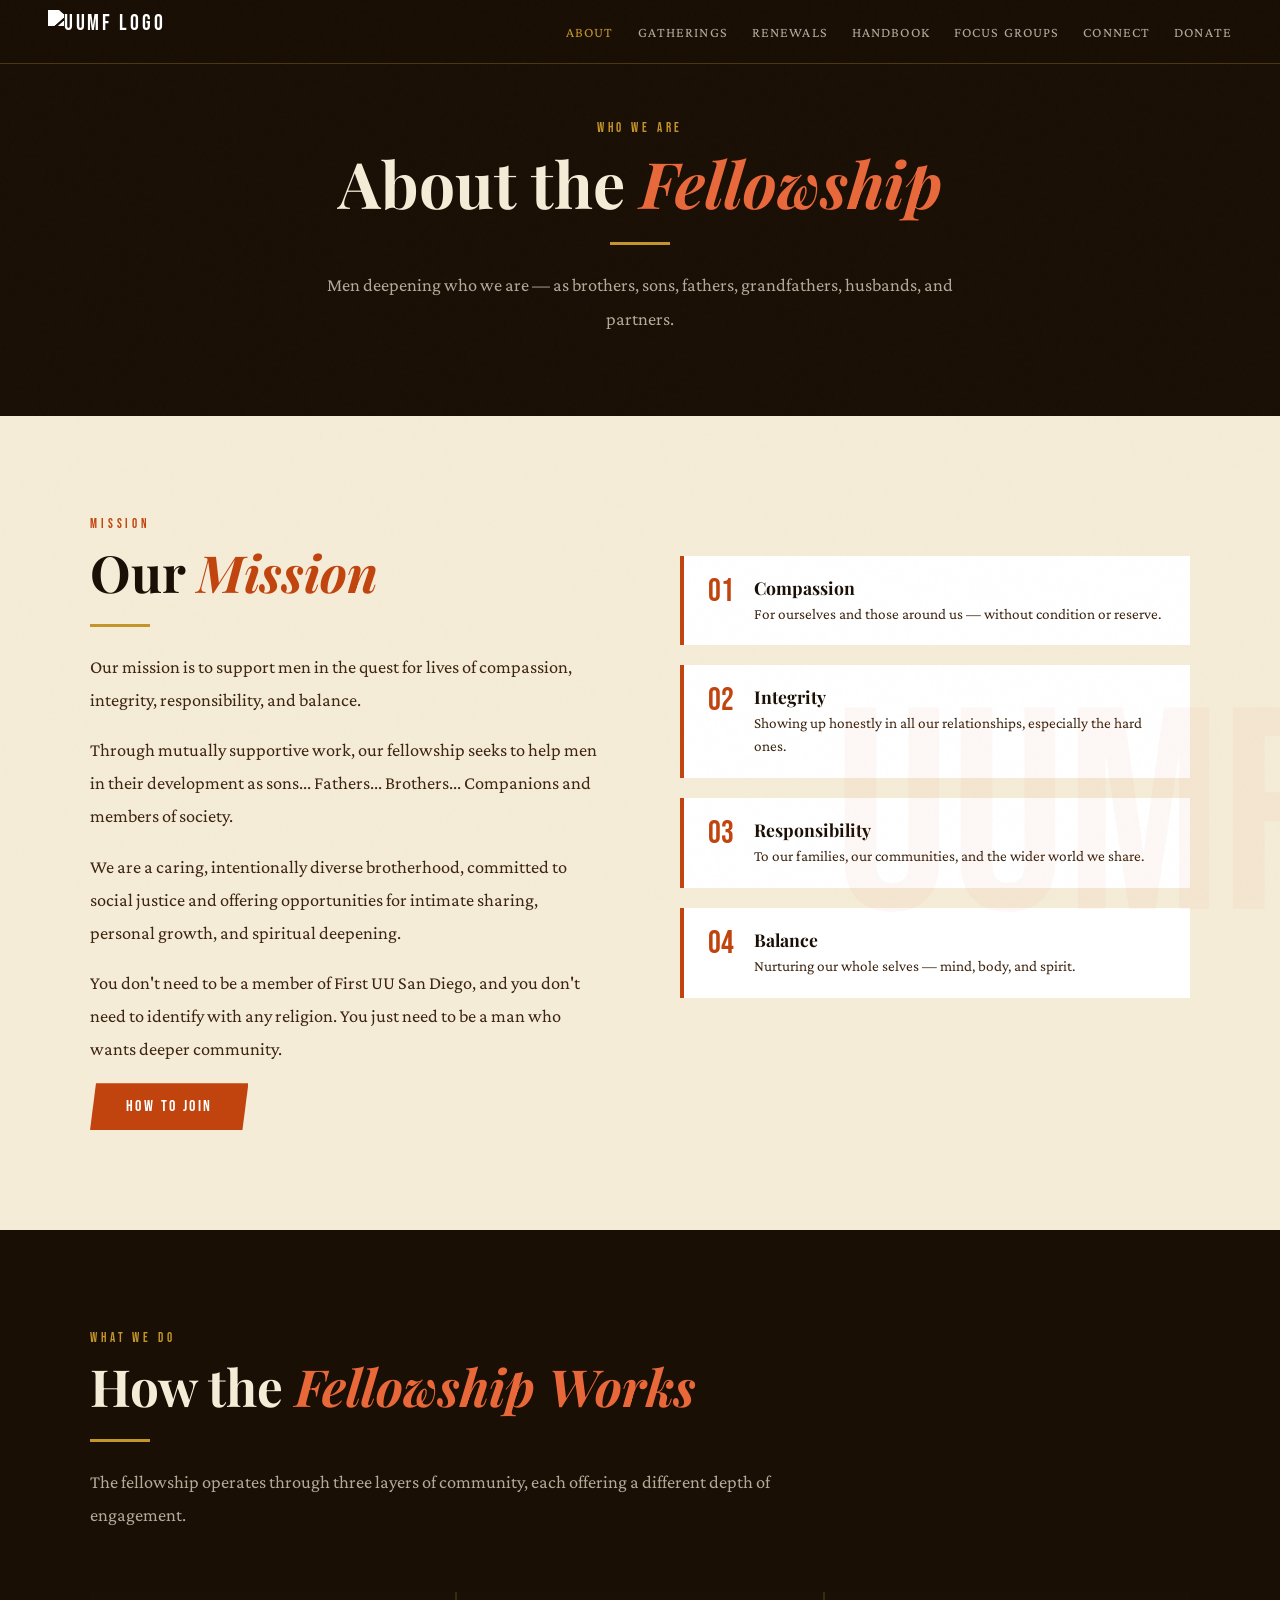
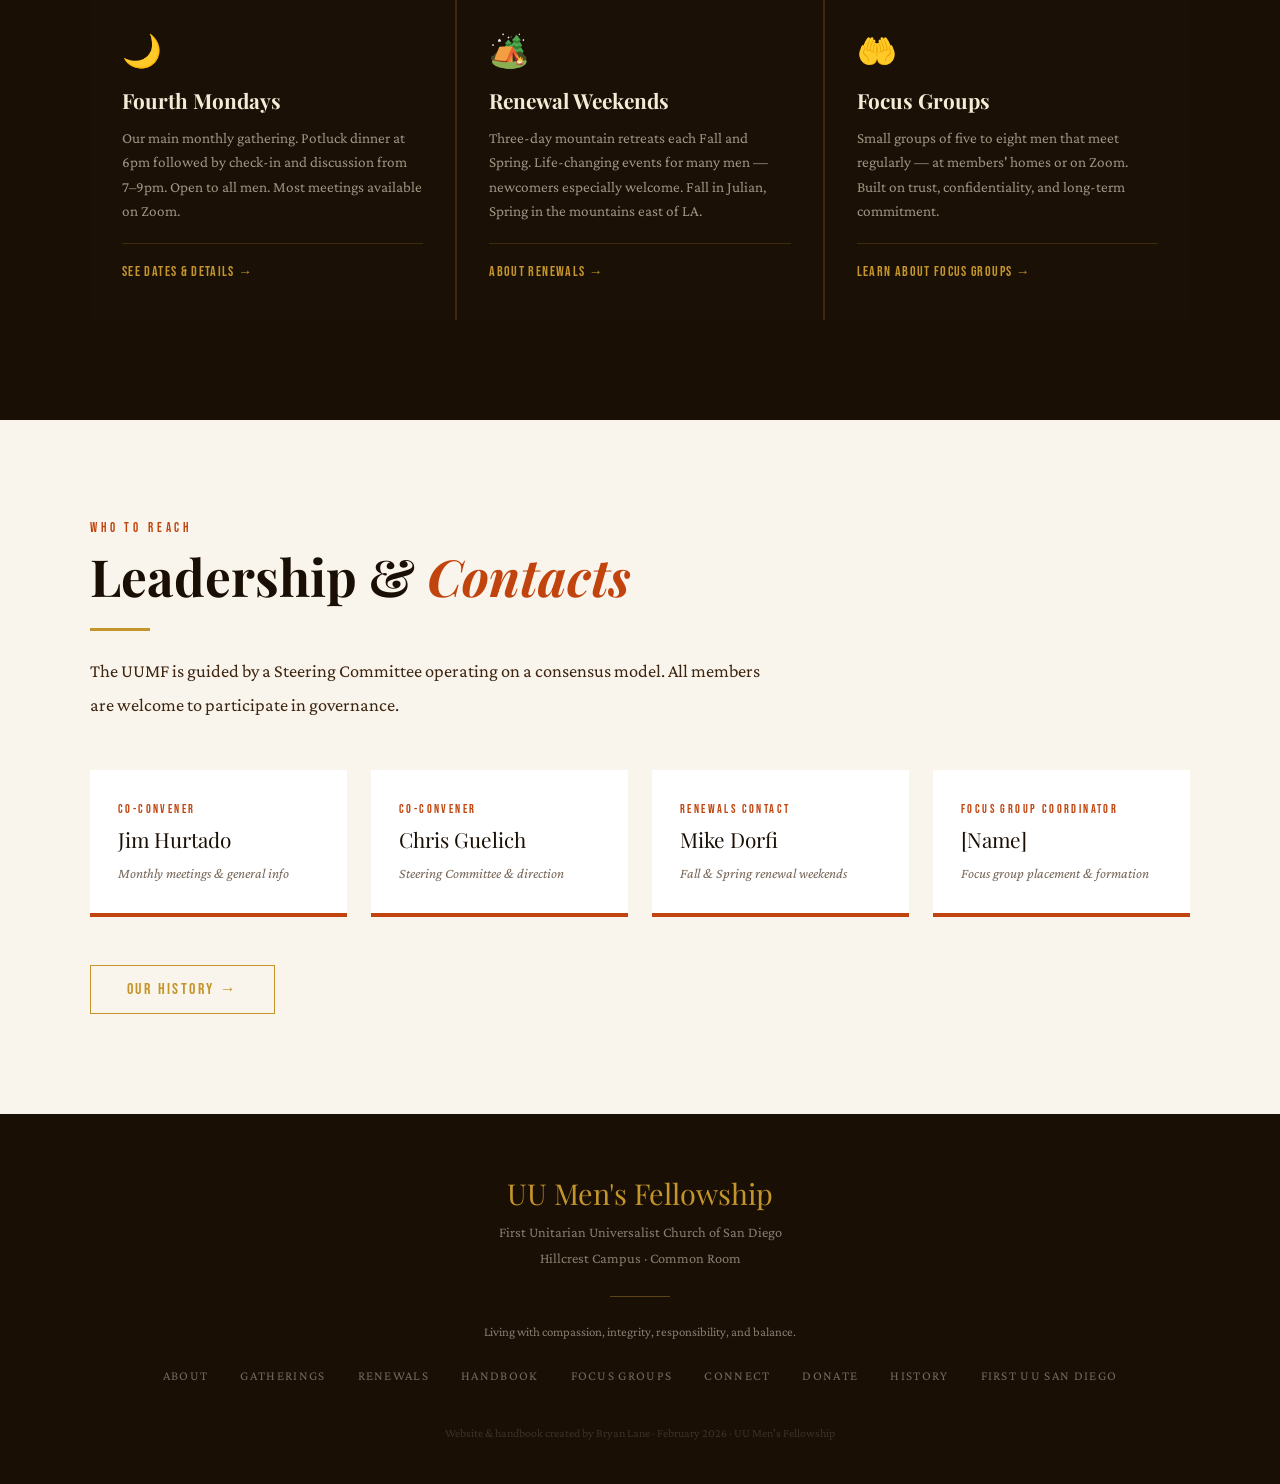
==== about.html @ 3d9fbcf9 "Expand single-page site into full multi-page website Transforms the single index.html into a 9-page " ====
<!DOCTYPE html>
<html lang="en">
<head>
<meta charset="UTF-8">
<meta name="viewport" content="width=device-width, initial-scale=1.0">
<meta name="description" content="About the UU Men's Fellowship — our mission, core values, and the steering committee who guides us.">
<title>About — UU Men's Fellowship</title>
<link href="https://fonts.googleapis.com/css2?family=Playfair+Display:ital,wght@0,400;0,700;0,900;1,400;1,700&family=Crimson+Pro:ital,wght@0,300;0,400;0,600;1,300;1,400&family=Bebas+Neue&display=swap" rel="stylesheet">
<link rel="stylesheet" href="assets/css/styles.css">
</head>
<body>

<div id="nav-placeholder"></div>

<!-- PAGE HERO -->
<section style="background:var(--ink); padding:120px 24px 80px; text-align:center;">
  <div class="container">
    <span class="section-label" style="color:var(--gold);">Who We Are</span>
    <h1 class="section-title" style="color:var(--parch); font-size:clamp(2.5rem,6vw,4rem);">About the <em style="color:var(--burnt-lt);">Fellowship</em></h1>
    <div class="gold-rule" style="margin:24px auto;"></div>
    <p class="section-body" style="color:rgba(245,236,215,0.7); margin:0 auto;">Men deepening who we are — as brothers, sons, fathers, grandfathers, husbands, and partners.</p>
  </div>
</section>

<!-- MISSION -->
<section id="about">
  <div class="container">
    <div class="about-grid">
      <div class="reveal">
        <!-- ============================================================
             EDIT: MISSION STATEMENT
             Update the paragraphs of the mission statement below.
             ============================================================ -->
        <span class="section-label">Mission</span>
        <h2 class="section-title">Our <em>Mission</em></h2>
        <div class="gold-rule"></div>
        <p class="section-body">Our mission is to support men in the quest for lives of compassion, integrity, responsibility, and balance.</p>
        <br>
        <p class="section-body">Through mutually supportive work, our fellowship seeks to help men in their development as sons... Fathers... Brothers... Companions and members of society.</p>
        <br>
        <p class="section-body">We are a caring, intentionally diverse brotherhood, committed to social justice and offering opportunities for intimate sharing, personal growth, and spiritual deepening.</p>
        <br>
        <p class="section-body">You don't need to be a member of First UU San Diego, and you don't need to identify with any religion. You just need to be a man who wants deeper community.</p>
        <br>
        <a href="connecting.html" class="btn-primary">How to Join</a>
      </div>
      <div class="reveal">
        <div class="values-list">
          <div class="value-item">
            <div class="value-num">01</div>
            <div class="value-text">
              <strong>Compassion</strong>
              <p>For ourselves and those around us — without condition or reserve.</p>
            </div>
          </div>
          <div class="value-item">
            <div class="value-num">02</div>
            <div class="value-text">
              <strong>Integrity</strong>
              <p>Showing up honestly in all our relationships, especially the hard ones.</p>
            </div>
          </div>
          <div class="value-item">
            <div class="value-num">03</div>
            <div class="value-text">
              <strong>Responsibility</strong>
              <p>To our families, our communities, and the wider world we share.</p>
            </div>
          </div>
          <div class="value-item">
            <div class="value-num">04</div>
            <div class="value-text">
              <strong>Balance</strong>
              <p>Nurturing our whole selves — mind, body, and spirit.</p>
            </div>
          </div>
        </div>
      </div>
    </div>
  </div>
</section>

<!-- WHAT WE DO -->
<section style="background:var(--ink);">
  <div class="container">
    <div class="reveal">
      <span class="section-label" style="color:var(--gold);">What We Do</span>
      <h2 class="section-title" style="color:var(--parch);">How the <em style="color:var(--burnt-lt);">Fellowship Works</em></h2>
      <div class="gold-rule"></div>
      <p class="section-body" style="color:rgba(245,236,215,0.7);">The fellowship operates through three layers of community, each offering a different depth of engagement.</p>
    </div>
    <div class="meetings-grid reveal" style="margin-top:60px;">
      <div class="meeting-card">
        <span class="meeting-icon">🌙</span>
        <h3>Fourth Mondays</h3>
        <p>Our main monthly gathering. Potluck dinner at 6pm followed by check-in and discussion from 7–9pm. Open to all men. Most meetings available on Zoom.</p>
        <div class="meeting-detail"><a href="gatherings.html" style="color:var(--gold); text-decoration:none;">See dates &amp; details →</a></div>
      </div>
      <div class="meeting-card">
        <span class="meeting-icon">🏕️</span>
        <h3>Renewal Weekends</h3>
        <p>Three-day mountain retreats each Fall and Spring. Life-changing events for many men — newcomers especially welcome. Fall in Julian, Spring in the mountains east of LA.</p>
        <div class="meeting-detail"><a href="renewals.html" style="color:var(--gold); text-decoration:none;">About renewals →</a></div>
      </div>
      <div class="meeting-card">
        <span class="meeting-icon">🤲</span>
        <h3>Focus Groups</h3>
        <p>Small groups of five to eight men that meet regularly — at members' homes or on Zoom. Built on trust, confidentiality, and long-term commitment.</p>
        <div class="meeting-detail"><a href="focus-groups.html" style="color:var(--gold); text-decoration:none;">Learn about focus groups →</a></div>
      </div>
    </div>
  </div>
</section>

<!-- LEADERSHIP -->
<section id="leadership">
  <div class="container">
    <div class="reveal">
      <span class="section-label">Who to Reach</span>
      <h2 class="section-title">Leadership & <em>Contacts</em></h2>
      <div class="gold-rule"></div>
      <p class="section-body">The UUMF is guided by a Steering Committee operating on a consensus model. All members are welcome to participate in governance.</p>
    </div>
    <!-- ============================================================
         EDIT: LEADERSHIP CARDS
         Update names, roles, and contact notes for each leader.
         To add a new card: copy one <div class="leader-card"> block.
         ============================================================ -->
    <div class="leadership-grid reveal">
      <div class="leader-card">
        <div class="leader-role">Co-Convener</div>
        <div class="leader-name">Jim Hurtado</div>
        <div class="leader-contact">Monthly meetings &amp; general info</div>
      </div>
      <div class="leader-card">
        <div class="leader-role">Co-Convener</div>
        <div class="leader-name">Chris Guelich</div>
        <div class="leader-contact">Steering Committee &amp; direction</div>
      </div>
      <div class="leader-card">
        <div class="leader-role">Renewals Contact</div>
        <div class="leader-name">Mike Dorfi</div>
        <div class="leader-contact">Fall &amp; Spring renewal weekends</div>
      </div>
      <div class="leader-card">
        <div class="leader-role">Focus Group Coordinator</div>
        <div class="leader-name">[Name]</div>
        <div class="leader-contact">Focus group placement &amp; formation</div>
      </div>
    </div>
    <div class="reveal" style="margin-top:48px;">
      <a href="history.html" class="btn-secondary">Our History →</a>
    </div>
  </div>
</section>

<div id="footer-placeholder"></div>

<script src="assets/js/components.js"></script>
<script>loadPartials();</script>
</body>
</html>
---- assets/css/styles.css ----
:root {
  --burnt:    #C1440E;
  --burnt-dk: #8a2d07;
  --burnt-lt: #e8683a;
  --gold:     #C4952A;
  --gold-lt:  #e8b84b;
  --parch:    #F5ECD7;
  --parch-dk: #e8d5b0;
  --ink:      #1a0f05;
  --ink-lt:   #3d2510;
  --smoke:    #f9f4ec;
  --white:    #ffffff;
}

*, *::before, *::after { box-sizing: border-box; margin: 0; padding: 0; }

html { scroll-behavior: smooth; }

body {
  font-family: 'Crimson Pro', Georgia, serif;
  background: var(--smoke);
  color: var(--ink);
  overflow-x: hidden;
}

/* ── GRAIN OVERLAY ── */
body::before {
  content: '';
  position: fixed;
  inset: 0;
  background-image: url("data:image/svg+xml,%3Csvg viewBox='0 0 256 256' xmlns='http://www.w3.org/2000/svg'%3E%3Cfilter id='noise'%3E%3CfeTurbulence type='fractalNoise' baseFrequency='0.9' numOctaves='4' stitchTiles='stitch'/%3E%3C/filter%3E%3Crect width='100%25' height='100%25' filter='url(%23noise)' opacity='0.04'/%3E%3C/svg%3E");
  pointer-events: none;
  z-index: 1000;
  opacity: 0.4;
}

/* ── NAV ── */
nav {
  position: fixed;
  top: 0; left: 0; right: 0;
  z-index: 900;
  display: flex;
  align-items: center;
  justify-content: space-between;
  padding: 0 48px;
  height: 64px;
  background: rgba(26,15,5,0.95);
  backdrop-filter: blur(8px);
  border-bottom: 1px solid rgba(196,149,42,0.3);
}

.nav-brand {
  font-family: 'Bebas Neue', sans-serif;
  font-size: 1.4rem;
  letter-spacing: 0.12em;
  color: var(--gold);
  text-decoration: none;
}

.nav-links {
  display: flex;
  gap: 24px;
  list-style: none;
}

.nav-links a {
  font-family: 'Crimson Pro', serif;
  font-size: 0.88rem;
  letter-spacing: 0.08em;
  text-transform: uppercase;
  color: var(--parch);
  text-decoration: none;
  opacity: 0.7;
  transition: opacity 0.2s, color 0.2s;
}

.nav-links a:hover { opacity: 1; color: var(--gold); }
.nav-links a.active { opacity: 1; color: var(--gold); }

.nav-toggle {
  display: none;
  flex-direction: column;
  gap: 5px;
  cursor: pointer;
  background: none;
  border: none;
  padding: 4px;
}

.nav-toggle span {
  display: block;
  width: 24px;
  height: 2px;
  background: var(--parch);
  transition: all 0.3s;
}

/* ── HERO ── */
.hero {
  min-height: 100vh;
  display: flex;
  flex-direction: column;
  align-items: center;
  justify-content: center;
  position: relative;
  background: var(--ink);
  overflow: hidden;
  padding: 80px 24px 60px;
}

.hero-bg {
  position: absolute;
  inset: 0;
  background:
    radial-gradient(ellipse 80% 60% at 50% 60%, rgba(193,68,14,0.18) 0%, transparent 70%),
    radial-gradient(ellipse 40% 40% at 20% 20%, rgba(196,149,42,0.08) 0%, transparent 60%),
    radial-gradient(ellipse 60% 80% at 80% 80%, rgba(138,45,7,0.12) 0%, transparent 60%);
}

.hero-ring {
  position: absolute;
  width: min(600px, 90vw);
  height: min(600px, 90vw);
  border-radius: 50%;
  border: 1px solid rgba(196,149,42,0.15);
  top: 50%; left: 50%;
  transform: translate(-50%, -50%);
}

.hero-ring::before {
  content: '';
  position: absolute;
  inset: 24px;
  border-radius: 50%;
  border: 1px solid rgba(196,149,42,0.08);
}

.hero-content {
  position: relative;
  z-index: 2;
  text-align: center;
  max-width: 720px;
}

.hero-eyebrow {
  font-family: 'Bebas Neue', sans-serif;
  font-size: 0.85rem;
  letter-spacing: 0.3em;
  color: var(--gold);
  margin-bottom: 24px;
  opacity: 0;
  animation: fadeUp 0.8s 0.2s forwards;
}

.hero-title {
  font-family: 'Playfair Display', serif;
  font-size: clamp(3.5rem, 10vw, 7rem);
  font-weight: 900;
  line-height: 0.9;
  color: var(--parch);
  margin-bottom: 8px;
  opacity: 0;
  animation: fadeUp 0.8s 0.4s forwards;
}

.hero-title em {
  font-style: italic;
  color: var(--burnt-lt);
}

.hero-subtitle {
  font-family: 'Playfair Display', serif;
  font-size: clamp(1rem, 3vw, 1.4rem);
  font-weight: 400;
  font-style: italic;
  color: rgba(245,236,215,0.6);
  margin-bottom: 40px;
  opacity: 0;
  animation: fadeUp 0.8s 0.6s forwards;
}

.hero-mission {
  font-size: clamp(1rem, 2.5vw, 1.2rem);
  line-height: 1.8;
  color: rgba(245,236,215,0.75);
  max-width: 560px;
  margin: 0 auto 48px;
  opacity: 0;
  animation: fadeUp 0.8s 0.8s forwards;
}

.hero-cta {
  display: flex;
  gap: 16px;
  justify-content: center;
  flex-wrap: wrap;
  opacity: 0;
  animation: fadeUp 0.8s 1s forwards;
}

.btn-primary {
  background: var(--burnt);
  color: var(--white);
  border: none;
  padding: 14px 36px;
  font-family: 'Bebas Neue', sans-serif;
  font-size: 1rem;
  letter-spacing: 0.15em;
  cursor: pointer;
  text-decoration: none;
  display: inline-block;
  transition: background 0.2s, transform 0.15s;
  clip-path: polygon(6px 0%, 100% 0%, calc(100% - 6px) 100%, 0% 100%);
}

.btn-primary:hover { background: var(--burnt-dk); transform: translateY(-2px); }

.btn-secondary {
  background: transparent;
  color: var(--gold);
  border: 1px solid var(--gold);
  padding: 14px 36px;
  font-family: 'Bebas Neue', sans-serif;
  font-size: 1rem;
  letter-spacing: 0.15em;
  cursor: pointer;
  text-decoration: none;
  display: inline-block;
  transition: all 0.2s;
}

.btn-secondary:hover { background: var(--gold); color: var(--ink); }

.hero-scroll {
  position: absolute;
  bottom: 32px;
  left: 50%;
  transform: translateX(-50%);
  display: flex;
  flex-direction: column;
  align-items: center;
  gap: 8px;
  opacity: 0;
  animation: fadeUp 0.8s 1.4s forwards;
}

.hero-scroll span {
  font-size: 0.7rem;
  letter-spacing: 0.2em;
  text-transform: uppercase;
  color: rgba(245,236,215,0.4);
}

.scroll-line {
  width: 1px;
  height: 40px;
  background: linear-gradient(to bottom, rgba(196,149,42,0.6), transparent);
  animation: scrollPulse 2s infinite;
}

/* ── SECTIONS ── */
section {
  padding: 100px 24px;
}

.container {
  max-width: 1100px;
  margin: 0 auto;
}

.section-label {
  font-family: 'Bebas Neue', sans-serif;
  font-size: 0.8rem;
  letter-spacing: 0.3em;
  color: var(--burnt);
  margin-bottom: 12px;
  display: block;
}

.section-title {
  font-family: 'Playfair Display', serif;
  font-size: clamp(2rem, 5vw, 3.2rem);
  font-weight: 700;
  line-height: 1.1;
  color: var(--ink);
  margin-bottom: 20px;
}

.section-title em { color: var(--burnt); font-style: italic; }

.section-body {
  font-size: 1.15rem;
  line-height: 1.8;
  color: var(--ink-lt);
  max-width: 680px;
}

.gold-rule {
  width: 60px;
  height: 3px;
  background: var(--gold);
  margin: 24px 0;
}

/* ── ABOUT ── */
#about {
  background: var(--parch);
  position: relative;
  overflow: hidden;
}

#about::before {
  content: 'UUMF';
  position: absolute;
  right: -40px;
  top: 50%;
  transform: translateY(-50%);
  font-family: 'Bebas Neue', sans-serif;
  font-size: 18rem;
  color: rgba(193,68,14,0.04);
  pointer-events: none;
  line-height: 1;
}

.about-grid {
  display: grid;
  grid-template-columns: 1fr 1fr;
  gap: 80px;
  align-items: start;
}

.values-list {
  display: flex;
  flex-direction: column;
  gap: 20px;
  margin-top: 40px;
}

.value-item {
  display: flex;
  gap: 20px;
  align-items: flex-start;
  padding: 20px 24px;
  background: white;
  border-left: 4px solid var(--burnt);
  transition: transform 0.2s, box-shadow 0.2s;
}

.value-item:hover { transform: translateX(6px); box-shadow: -4px 4px 20px rgba(193,68,14,0.1); }

.value-num {
  font-family: 'Bebas Neue', sans-serif;
  font-size: 2rem;
  color: var(--burnt);
  line-height: 1;
  flex-shrink: 0;
}

.value-text strong {
  display: block;
  font-family: 'Playfair Display', serif;
  font-size: 1.1rem;
  color: var(--ink);
  margin-bottom: 4px;
}

.value-text p { font-size: 0.95rem; color: var(--ink-lt); line-height: 1.5; }

/* ── MEETINGS ── */
#meetings { background: var(--ink); }

#meetings .section-title { color: var(--parch); }
#meetings .section-body { color: rgba(245,236,215,0.7); }
#meetings .section-label { color: var(--gold); }

.meetings-grid {
  display: grid;
  grid-template-columns: repeat(3, 1fr);
  gap: 2px;
  margin-top: 60px;
  background: rgba(196,149,42,0.2);
}

@media (max-width: 900px) {
  .meetings-grid { grid-template-columns: repeat(2, 1fr); }
}

.meeting-card {
  background: rgba(26,15,5,0.95);
  padding: 40px 32px;
  transition: background 0.3s;
  position: relative;
  overflow: hidden;
}

.meeting-card::before {
  content: '';
  position: absolute;
  top: 0; left: 0; right: 0;
  height: 3px;
  background: var(--burnt);
  transform: scaleX(0);
  transition: transform 0.3s;
  transform-origin: left;
}

.meeting-card:hover { background: rgba(193,68,14,0.08); }
.meeting-card:hover::before { transform: scaleX(1); }

.meeting-icon {
  font-size: 2rem;
  margin-bottom: 16px;
  display: block;
}

.meeting-card h3 {
  font-family: 'Playfair Display', serif;
  font-size: 1.3rem;
  color: var(--parch);
  margin-bottom: 12px;
}

.meeting-card p { font-size: 0.95rem; color: rgba(245,236,215,0.6); line-height: 1.6; }

.meeting-detail {
  display: flex;
  gap: 8px;
  align-items: center;
  margin-top: 20px;
  padding-top: 20px;
  border-top: 1px solid rgba(196,149,42,0.2);
  font-size: 0.85rem;
  color: var(--gold);
  font-family: 'Bebas Neue', sans-serif;
  letter-spacing: 0.1em;
}

/* ── CHANTS ── */
#chants { background: var(--smoke); }

.chants-intro {
  background: var(--ink);
  color: var(--parch-dk);
  padding: 24px 32px;
  border-left: 6px solid var(--burnt);
  font-size: 1rem;
  line-height: 1.7;
  margin-bottom: 48px;
  font-style: italic;
}

.chants-grid {
  display: grid;
  grid-template-columns: repeat(auto-fill, minmax(300px, 1fr));
  gap: 24px;
}

.chant-card {
  background: white;
  border: 1px solid var(--parch-dk);
  padding: 28px;
  cursor: pointer;
  transition: all 0.25s;
  position: relative;
}

.chant-card:hover {
  border-color: var(--burnt);
  transform: translateY(-3px);
  box-shadow: 0 8px 30px rgba(193,68,14,0.12);
}

.chant-num {
  font-family: 'Bebas Neue', sans-serif;
  font-size: 3rem;
  color: var(--parch-dk);
  line-height: 1;
  margin-bottom: 8px;
}

.chant-title {
  font-family: 'Playfair Display', serif;
  font-size: 1.1rem;
  font-weight: 700;
  color: var(--ink);
  margin-bottom: 12px;
}

.chant-preview {
  font-size: 0.9rem;
  color: var(--ink-lt);
  line-height: 1.6;
  font-style: italic;
}

.chant-expand {
  position: absolute;
  bottom: 20px;
  right: 20px;
  width: 28px;
  height: 28px;
  border-radius: 50%;
  background: var(--burnt);
  color: white;
  display: flex;
  align-items: center;
  justify-content: center;
  font-size: 1rem;
  transition: transform 0.2s;
}

/* Chant modal */
.chant-modal {
  display: none;
  position: fixed;
  inset: 0;
  z-index: 950;
  background: rgba(26,15,5,0.85);
  backdrop-filter: blur(6px);
  align-items: center;
  justify-content: center;
  padding: 24px;
}

.chant-modal.open { display: flex; }

.chant-modal-inner {
  background: var(--parch);
  max-width: 560px;
  width: 100%;
  max-height: 80vh;
  overflow-y: auto;
  padding: 48px 40px;
  position: relative;
  border-top: 6px solid var(--burnt);
}

.modal-close {
  position: absolute;
  top: 16px; right: 16px;
  background: none;
  border: none;
  font-size: 1.4rem;
  cursor: pointer;
  color: var(--ink-lt);
  line-height: 1;
}

.modal-num {
  font-family: 'Bebas Neue', sans-serif;
  font-size: 1rem;
  letter-spacing: 0.2em;
  color: var(--burnt);
  margin-bottom: 8px;
}

.modal-title {
  font-family: 'Playfair Display', serif;
  font-size: 1.8rem;
  font-weight: 700;
  color: var(--ink);
  margin-bottom: 24px;
  padding-bottom: 16px;
  border-bottom: 2px solid var(--gold);
}

.modal-lyrics {
  font-size: 1.05rem;
  line-height: 2;
  color: var(--ink-lt);
  text-align: center;
  white-space: pre-line;
}

.modal-note {
  margin-top: 24px;
  padding: 16px;
  background: rgba(193,68,14,0.06);
  border-left: 3px solid var(--burnt);
  font-size: 0.88rem;
  color: var(--ink-lt);
  font-style: italic;
  line-height: 1.6;
}

/* ── RECIPROCITY ── */
#reciprocity { background: var(--parch); }

.reciprocity-table-wrapper {
  overflow-x: auto;
  margin-top: 40px;
  border: 1px solid var(--parch-dk);
}

table.recip {
  width: 100%;
  border-collapse: collapse;
  min-width: 800px;
  font-size: 0.9rem;
  background: white;
}

table.recip thead tr {
  background: var(--burnt);
  color: white;
}

table.recip thead th {
  padding: 16px 14px;
  text-align: left;
  font-family: 'Bebas Neue', sans-serif;
  font-size: 0.85rem;
  letter-spacing: 0.1em;
  font-weight: 400;
}

table.recip tbody tr {
  border-bottom: 1px solid var(--parch-dk);
  transition: background 0.15s;
}

table.recip tbody tr:nth-child(even) { background: var(--smoke); }
table.recip tbody tr:hover { background: rgba(193,68,14,0.05); }

table.recip td {
  padding: 14px;
  color: var(--ink-lt);
  vertical-align: top;
  min-width: 140px;
}

table.recip td input,
table.recip td textarea {
  width: 100%;
  border: none;
  border-bottom: 1px dashed var(--parch-dk);
  background: transparent;
  font-family: 'Crimson Pro', serif;
  font-size: 0.9rem;
  color: var(--ink);
  padding: 4px 2px;
  outline: none;
  resize: none;
  transition: border-color 0.2s;
}

table.recip td input:focus,
table.recip td textarea:focus { border-bottom-color: var(--burnt); }

.add-row-btn {
  margin-top: 16px;
  background: none;
  border: 1px dashed var(--burnt);
  color: var(--burnt);
  padding: 10px 24px;
  font-family: 'Crimson Pro', serif;
  font-size: 0.95rem;
  cursor: pointer;
  transition: all 0.2s;
  display: flex;
  align-items: center;
  gap: 8px;
}

.add-row-btn:hover { background: var(--burnt); color: white; }

/* ── SUPPORT GROUPS ── */
#support { background: var(--ink); }
#support .section-title { color: var(--parch); }
#support .section-body { color: rgba(245,236,215,0.7); }
#support .section-label { color: var(--gold); }

.support-form-card {
  background: rgba(245,236,215,0.05);
  border: 1px solid rgba(196,149,42,0.2);
  padding: 40px;
  margin-top: 48px;
}

.form-grid {
  display: grid;
  grid-template-columns: 1fr 1fr;
  gap: 24px;
  margin-top: 32px;
}

.form-group {
  display: flex;
  flex-direction: column;
  gap: 8px;
}

.form-group.full { grid-column: 1 / -1; }

.form-group label {
  font-family: 'Bebas Neue', sans-serif;
  font-size: 0.8rem;
  letter-spacing: 0.15em;
  color: var(--gold);
}

.form-group input,
.form-group textarea,
.form-group select {
  background: rgba(245,236,215,0.05);
  border: none;
  border-bottom: 1px solid rgba(196,149,42,0.3);
  padding: 10px 4px;
  font-family: 'Crimson Pro', serif;
  font-size: 1rem;
  color: var(--parch);
  outline: none;
  transition: border-color 0.2s;
  width: 100%;
}

.form-group input::placeholder,
.form-group textarea::placeholder { color: rgba(245,236,215,0.3); }

.form-group input:focus,
.form-group textarea:focus,
.form-group select:focus { border-bottom-color: var(--burnt); }

.form-group textarea { min-height: 80px; resize: vertical; }

.form-group select option { background: var(--ink); }

.checkbox-group {
  display: flex;
  flex-wrap: wrap;
  gap: 10px;
  margin-top: 4px;
}

.check-chip {
  display: flex;
  align-items: center;
  gap: 6px;
  padding: 6px 14px;
  border: 1px solid rgba(196,149,42,0.3);
  cursor: pointer;
  font-size: 0.88rem;
  color: rgba(245,236,215,0.7);
  transition: all 0.15s;
}

.check-chip:has(input:checked) {
  background: var(--burnt);
  border-color: var(--burnt);
  color: white;
}

.check-chip input { display: none; }

/* ── LEADERSHIP ── */
#leadership { background: var(--smoke); }

.leadership-grid {
  display: grid;
  grid-template-columns: repeat(auto-fill, minmax(240px, 1fr));
  gap: 24px;
  margin-top: 48px;
}

.leader-card {
  background: white;
  padding: 32px 28px;
  border-bottom: 4px solid var(--burnt);
  transition: transform 0.2s, box-shadow 0.2s;
}

.leader-card:hover { transform: translateY(-4px); box-shadow: 0 12px 40px rgba(193,68,14,0.12); }

.leader-role {
  font-family: 'Bebas Neue', sans-serif;
  font-size: 0.75rem;
  letter-spacing: 0.2em;
  color: var(--burnt);
  margin-bottom: 8px;
}

.leader-name {
  font-family: 'Playfair Display', serif;
  font-size: 1.3rem;
  color: var(--ink);
  margin-bottom: 12px;
}

.leader-contact {
  font-size: 0.88rem;
  color: var(--ink-lt);
  opacity: 0.7;
  font-style: italic;
}

/* ── SONG SECTION ── */
#songs { background: var(--parch); }

.song-card {
  background: rgba(245,236,215,0.05);
  padding: 40px;
  margin-bottom: 24px;
  border-left: 6px solid var(--gold);
  position: relative;
}

.song-title {
  font-family: 'Playfair Display', serif;
  font-size: 1.6rem;
  font-weight: 700;
  color: var(--ink);
  margin-bottom: 4px;
}

.song-author {
  font-size: 0.9rem;
  color: var(--burnt);
  font-style: italic;
  margin-bottom: 24px;
}

.song-lyrics {
  font-size: 1.05rem;
  line-height: 2;
  color: var(--ink-lt);
  white-space: pre-line;
}

/* ── EXPANDABLE SONG CARDS ── */
.song-card-full {
  background: white;
  margin-bottom: 12px;
  border: 1px solid var(--parch-dk);
  overflow: hidden;
}

.song-card-header {
  display: flex;
  justify-content: space-between;
  align-items: center;
  padding: 24px 28px;
  cursor: pointer;
  transition: background 0.2s;
  border-left: 5px solid var(--burnt);
  gap: 16px;
}

.song-card-header:hover { background: var(--smoke); }

.song-hymn-num {
  font-family: 'Bebas Neue', sans-serif;
  font-size: 0.75rem;
  letter-spacing: 0.2em;
  color: var(--burnt);
  margin-bottom: 4px;
}

.song-title-sm {
  font-family: 'Playfair Display', serif;
  font-size: 1.25rem;
  font-weight: 700;
  color: var(--ink);
}

.song-author-sm {
  font-size: 0.85rem;
  color: var(--ink-lt);
  font-style: italic;
  margin-top: 4px;
}

.song-toggle-icon {
  font-size: 1.3rem;
  color: var(--burnt);
  transition: transform 0.3s;
  flex-shrink: 0;
}

/* Song accordion open state — triggered by .open on parent .song-card-full */
.song-card-full.open .song-card-header { background: var(--smoke); }
.song-card-full.open .song-toggle-icon { transform: rotate(90deg); }
.song-card-full.open .song-body { display: block; }

.song-body {
  display: none;
  padding: 28px 28px 32px;
  border-top: 1px solid var(--parch-dk);
}

.song-body p {
  font-size: 1rem;
  line-height: 1.9;
  color: var(--ink-lt);
  margin-bottom: 16px;
  font-family: 'Crimson Pro', serif;
}

@media (max-width: 640px) {
  .song-card-header { padding: 18px 16px; }
  .song-body { padding: 20px 16px 24px; }
}

/* ── UPCOMING DATES ── */
.dates-grid {
  display: grid;
  grid-template-columns: repeat(4, 1fr);
  gap: 16px;
}

.date-card {
  background: white;
  border-top: 4px solid var(--parch-dk);
  padding: 20px 16px;
  text-align: center;
  transition: transform 0.2s, box-shadow 0.2s, border-color 0.2s;
}

.date-card:hover {
  transform: translateY(-3px);
  box-shadow: 0 8px 24px rgba(193,68,14,0.1);
  border-top-color: var(--burnt);
}

.date-card.date-special {
  border-top-color: var(--gold);
  background: #fffaf2;
}

.date-card.date-special:hover { border-top-color: var(--burnt); }

.date-month {
  font-family: 'Bebas Neue', sans-serif;
  font-size: 0.85rem;
  letter-spacing: 0.15em;
  color: var(--burnt);
  margin-bottom: 4px;
}

.date-day {
  font-family: 'Playfair Display', serif;
  font-size: 2.8rem;
  font-weight: 900;
  color: var(--ink);
  line-height: 1;
  margin-bottom: 2px;
}

.date-year {
  font-size: 0.78rem;
  color: var(--ink-lt);
  opacity: 0.5;
  margin-bottom: 10px;
}

.date-note {
  font-size: 0.82rem;
  color: var(--ink-lt);
  font-style: italic;
  border-top: 1px solid var(--parch-dk);
  padding-top: 8px;
  line-height: 1.4;
}

@media (max-width: 900px) { .dates-grid { grid-template-columns: repeat(3, 1fr); } }
@media (max-width: 600px) { .dates-grid { grid-template-columns: repeat(2, 1fr); } }

/* ── PORTAL TILES (homepage) ── */
.portal-grid {
  display: grid;
  grid-template-columns: repeat(auto-fill, minmax(280px, 1fr));
  gap: 24px;
  margin-top: 60px;
}

.portal-tile {
  background: white;
  border: 1px solid var(--parch-dk);
  padding: 36px 28px;
  text-decoration: none;
  display: block;
  position: relative;
  overflow: hidden;
  transition: transform 0.2s, box-shadow 0.2s, border-color 0.2s;
}

.portal-tile::before {
  content: '';
  position: absolute;
  top: 0; left: 0; right: 0;
  height: 4px;
  background: var(--burnt);
  transform: scaleX(0);
  transition: transform 0.3s;
  transform-origin: left;
}

.portal-tile:hover { transform: translateY(-4px); box-shadow: 0 12px 40px rgba(193,68,14,0.12); border-color: var(--burnt); }
.portal-tile:hover::before { transform: scaleX(1); }

.portal-tile-icon {
  font-size: 2rem;
  margin-bottom: 16px;
  display: block;
}

.portal-tile-label {
  font-family: 'Bebas Neue', sans-serif;
  font-size: 0.75rem;
  letter-spacing: 0.2em;
  color: var(--burnt);
  margin-bottom: 8px;
}

.portal-tile-title {
  font-family: 'Playfair Display', serif;
  font-size: 1.3rem;
  font-weight: 700;
  color: var(--ink);
  margin-bottom: 12px;
}

.portal-tile-desc {
  font-size: 0.95rem;
  color: var(--ink-lt);
  line-height: 1.6;
}

.portal-tile-arrow {
  position: absolute;
  bottom: 20px;
  right: 20px;
  font-size: 1.1rem;
  color: var(--burnt);
  opacity: 0;
  transition: opacity 0.2s, transform 0.2s;
}

.portal-tile:hover .portal-tile-arrow { opacity: 1; transform: translateX(4px); }

/* ── NEXT GATHERING CALLOUT ── */
.next-gathering {
  background: var(--ink);
  border-left: 6px solid var(--burnt);
  padding: 32px 40px;
  margin-top: 60px;
  display: flex;
  align-items: center;
  gap: 32px;
  flex-wrap: wrap;
}

.next-gathering-label {
  font-family: 'Bebas Neue', sans-serif;
  font-size: 0.8rem;
  letter-spacing: 0.25em;
  color: var(--gold);
  margin-bottom: 6px;
}

.next-gathering-date {
  font-family: 'Playfair Display', serif;
  font-size: 1.8rem;
  font-weight: 700;
  color: var(--parch);
}

.next-gathering-detail {
  font-size: 0.95rem;
  color: rgba(245,236,215,0.6);
  margin-top: 4px;
}

/* ── DONATE ── */
.donate-grid {
  display: grid;
  grid-template-columns: repeat(auto-fill, minmax(300px, 1fr));
  gap: 24px;
  margin-top: 48px;
}

.donate-card {
  background: white;
  border: 1px solid var(--parch-dk);
  border-top: 4px solid var(--gold);
  padding: 36px 28px;
  transition: transform 0.2s, box-shadow 0.2s;
}

.donate-card:hover { transform: translateY(-3px); box-shadow: 0 8px 30px rgba(193,68,14,0.1); }

.donate-card-icon {
  font-size: 2rem;
  margin-bottom: 16px;
  display: block;
}

.donate-card-title {
  font-family: 'Playfair Display', serif;
  font-size: 1.2rem;
  font-weight: 700;
  color: var(--ink);
  margin-bottom: 12px;
}

.donate-card-desc {
  font-size: 0.95rem;
  color: var(--ink-lt);
  line-height: 1.7;
}

.donate-actions {
  display: flex;
  gap: 16px;
  flex-wrap: wrap;
  margin-top: 48px;
}

/* ── FAQ ── */
.faq-list {
  display: flex;
  flex-direction: column;
  gap: 20px;
  margin-top: 48px;
}

.faq-item {
  background: white;
  border: 1px solid var(--parch-dk);
  border-left: 4px solid var(--gold);
  padding: 24px 28px;
}

.faq-q {
  font-family: 'Playfair Display', serif;
  font-size: 1.1rem;
  font-weight: 700;
  color: var(--ink);
  margin-bottom: 10px;
}

.faq-a {
  font-size: 1rem;
  color: var(--ink-lt);
  line-height: 1.7;
}

/* ── IN-PAGE SUB-NAV ── */
.sub-nav {
  position: sticky;
  top: 64px;
  z-index: 800;
  background: var(--parch);
  border-bottom: 1px solid var(--parch-dk);
  padding: 0 24px;
}

.sub-nav-inner {
  max-width: 1100px;
  margin: 0 auto;
  display: flex;
  gap: 0;
  overflow-x: auto;
}

.sub-nav a {
  font-family: 'Bebas Neue', sans-serif;
  font-size: 0.82rem;
  letter-spacing: 0.15em;
  color: var(--ink-lt);
  text-decoration: none;
  padding: 14px 20px;
  border-bottom: 2px solid transparent;
  white-space: nowrap;
  transition: color 0.2s, border-color 0.2s;
}

.sub-nav a:hover { color: var(--burnt); border-bottom-color: var(--burnt); }

/* ── FOOTER ── */
footer {
  background: var(--ink);
  color: rgba(245,236,215,0.5);
  padding: 60px 24px 40px;
  text-align: center;
}

footer .footer-brand {
  font-family: 'Playfair Display', serif;
  font-size: 1.8rem;
  color: var(--gold);
  margin-bottom: 8px;
}

footer p { font-size: 0.9rem; line-height: 1.8; }

footer .footer-divider {
  width: 60px;
  height: 1px;
  background: var(--gold);
  margin: 24px auto;
  opacity: 0.4;
}

footer .footer-links {
  display: flex;
  justify-content: center;
  gap: 32px;
  flex-wrap: wrap;
  margin-top: 24px;
}

footer .footer-links a {
  color: rgba(245,236,215,0.4);
  text-decoration: none;
  font-size: 0.82rem;
  letter-spacing: 0.1em;
  text-transform: uppercase;
  transition: color 0.2s;
}

footer .footer-links a:hover { color: var(--gold); }

/* ── ANIMATIONS ── */
@keyframes fadeUp {
  from { opacity: 0; transform: translateY(24px); }
  to   { opacity: 1; transform: translateY(0); }
}

@keyframes scrollPulse {
  0%, 100% { opacity: 0.4; }
  50%       { opacity: 1; }
}

.reveal {
  opacity: 0;
  transform: translateY(32px);
  transition: opacity 0.7s ease, transform 0.7s ease;
}

.reveal.visible { opacity: 1; transform: none; }

/* ── RESPONSIVE ── */
@media (max-width: 768px) {
  nav { padding: 0 20px; }
  .nav-links { display: none; flex-direction: column; position: absolute; top: 64px; left: 0; right: 0; background: rgba(26,15,5,0.98); padding: 20px; gap: 16px; }
  .nav-links.open { display: flex; }
  .nav-toggle { display: flex; }
  .about-grid { grid-template-columns: 1fr; gap: 40px; }
  .meetings-grid { grid-template-columns: 1fr; }
  .form-grid { grid-template-columns: 1fr; }
  #about::before { display: none; }
  .chant-modal-inner { padding: 32px 24px; }
  .portal-grid { grid-template-columns: 1fr 1fr; }
  .next-gathering { padding: 24px; gap: 20px; }
}

@media (max-width: 480px) {
  .portal-grid { grid-template-columns: 1fr; }
}
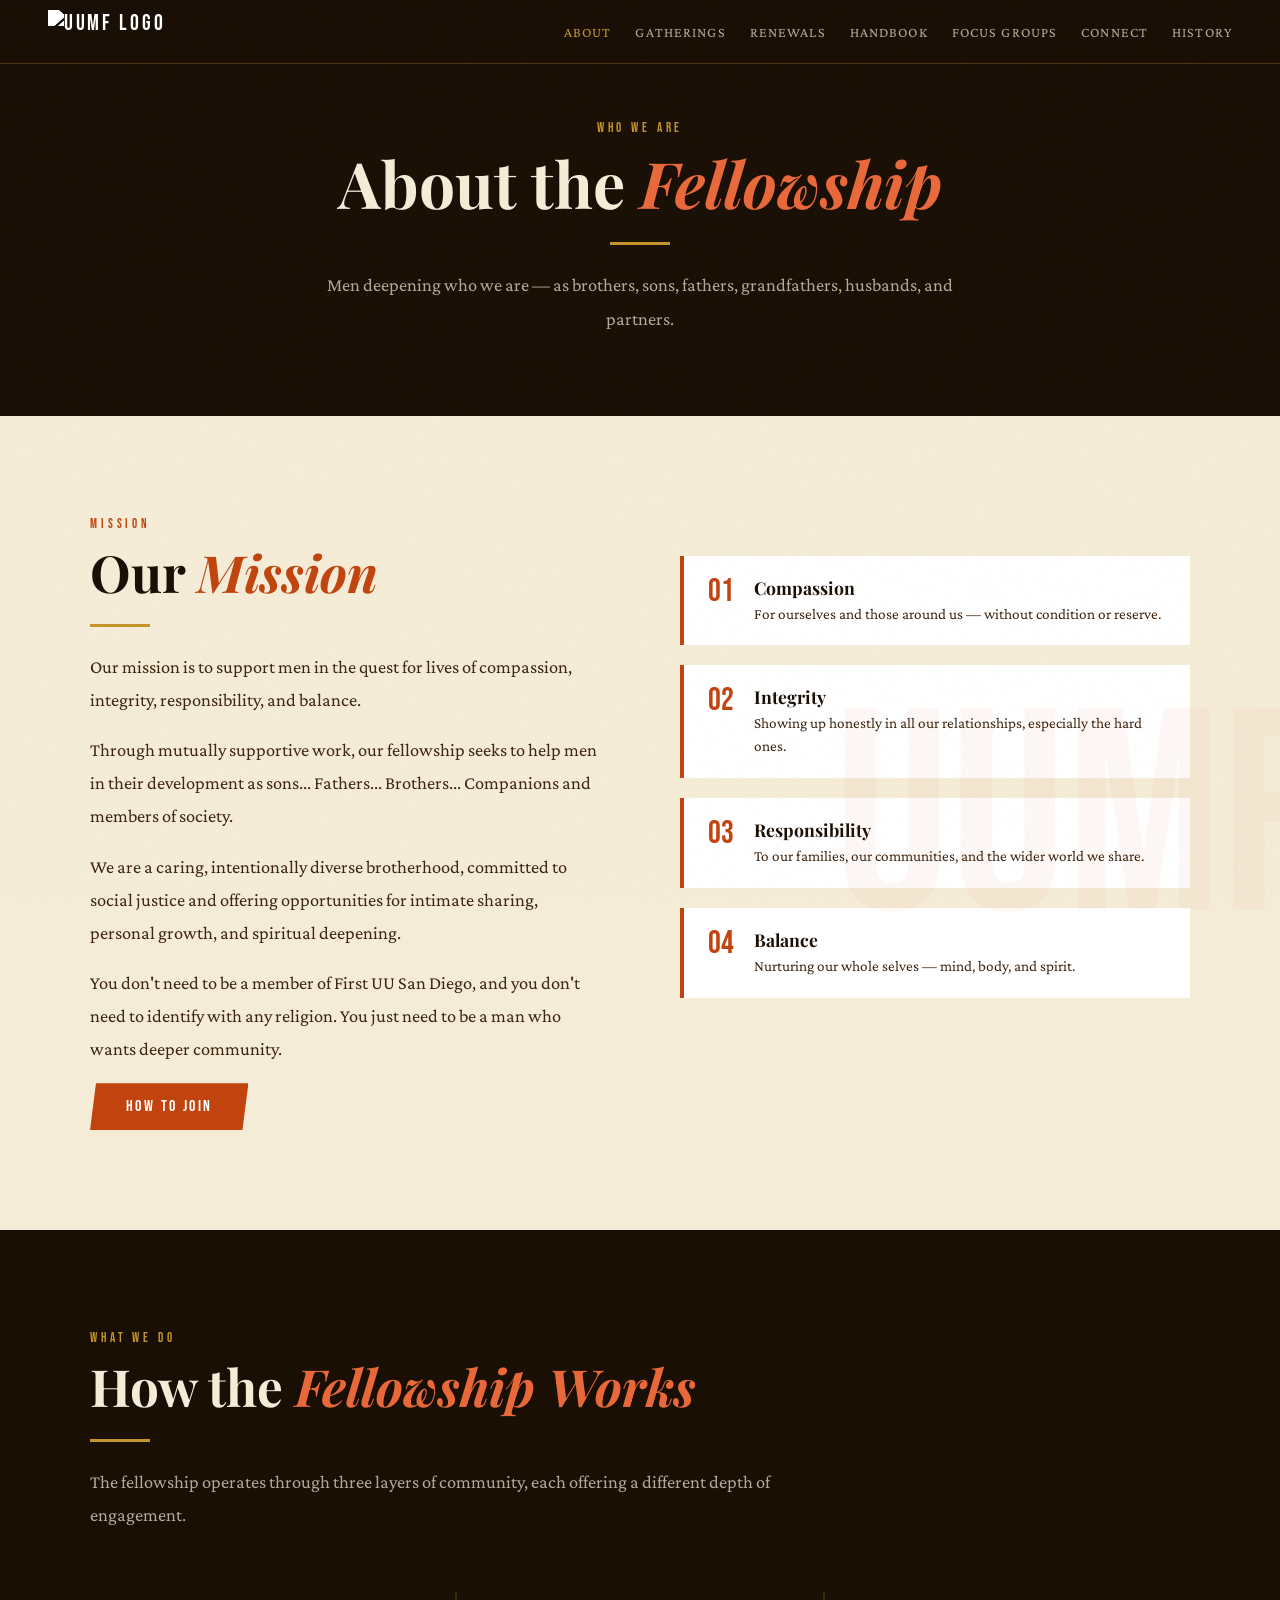
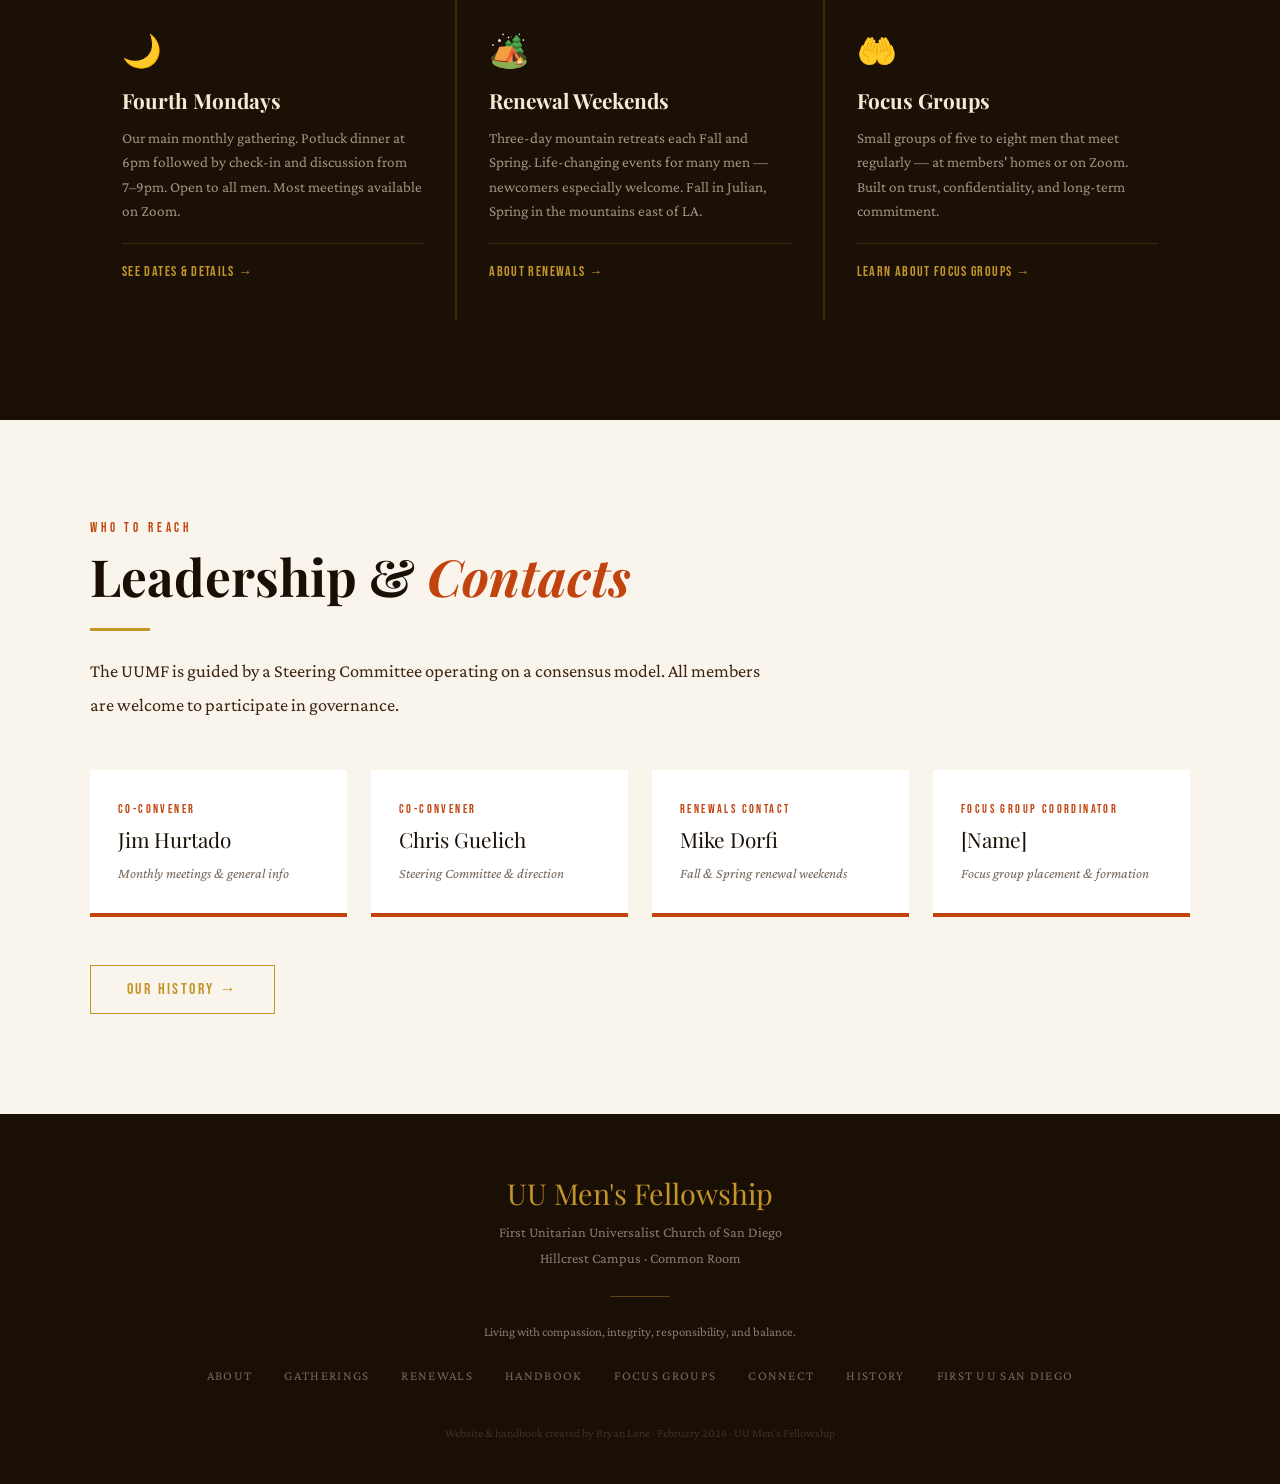
==== commit 990a8464: "SEO/technical audit quick wins: favicon, OG tags, sitemap, robots.txt - Favicon on every page (reuse" ====
--- a/about.html
+++ b/about.html
@@ -4,7 +4,17 @@
 <meta charset="UTF-8">
 <meta name="viewport" content="width=device-width, initial-scale=1.0">
 <meta name="description" content="About the UU Men's Fellowship — our mission, core values, and the steering committee who guides us.">
+<link rel="canonical" href="https://anotterbryan.github.io/uumf/about.html">
+<link rel="icon" type="image/png" href="https://www.firstuusandiego.org/uploads/1/2/7/6/127676152/published/chalice-drum-no-bkgrnd.png?1716058778">
+<meta name="theme-color" content="#1a0f05">
+<meta property="og:type" content="website">
+<meta property="og:title" content="About — UU Men's Fellowship">
+<meta property="og:description" content="About the UU Men's Fellowship — our mission, core values, and the steering committee who guides us.">
+<meta property="og:image" content="https://www.firstuusandiego.org/uploads/1/2/7/6/127676152/published/chalice-drum-no-bkgrnd.png?1716058778">
+<meta property="og:url" content="https://anotterbryan.github.io/uumf/about.html">
 <title>About — UU Men's Fellowship</title>
+<link rel="preconnect" href="https://fonts.googleapis.com">
+<link rel="preconnect" href="https://fonts.gstatic.com" crossorigin>
 <link href="https://fonts.googleapis.com/css2?family=Playfair+Display:ital,wght@0,400;0,700;0,900;1,400;1,700&family=Crimson+Pro:ital,wght@0,300;0,400;0,600;1,300;1,400&family=Bebas+Neue&display=swap" rel="stylesheet">
 <link rel="stylesheet" href="assets/css/styles.css">
 </head>
--- a/assets/css/styles.css
+++ b/assets/css/styles.css
@@ -1070,50 +1070,6 @@
   margin-top: 4px;
 }
 
-/* ── DONATE ── */
-.donate-grid {
-  display: grid;
-  grid-template-columns: repeat(auto-fill, minmax(300px, 1fr));
-  gap: 24px;
-  margin-top: 48px;
-}
-
-.donate-card {
-  background: white;
-  border: 1px solid var(--parch-dk);
-  border-top: 4px solid var(--gold);
-  padding: 36px 28px;
-  transition: transform 0.2s, box-shadow 0.2s;
-}
-
-.donate-card:hover { transform: translateY(-3px); box-shadow: 0 8px 30px rgba(193,68,14,0.1); }
-
-.donate-card-icon {
-  font-size: 2rem;
-  margin-bottom: 16px;
-  display: block;
-}
-
-.donate-card-title {
-  font-family: 'Playfair Display', serif;
-  font-size: 1.2rem;
-  font-weight: 700;
-  color: var(--ink);
-  margin-bottom: 12px;
-}
-
-.donate-card-desc {
-  font-size: 0.95rem;
-  color: var(--ink-lt);
-  line-height: 1.7;
-}
-
-.donate-actions {
-  display: flex;
-  gap: 16px;
-  flex-wrap: wrap;
-  margin-top: 48px;
-}
 
 /* ── FAQ ── */
 .faq-list {
@@ -1257,3 +1213,222 @@
 @media (max-width: 480px) {
   .portal-grid { grid-template-columns: 1fr; }
 }
+
+/* ── COMMUNITY FEED ── */
+.composer-card {
+  background: white;
+  border: 1px solid var(--parch-dk);
+  padding: 28px;
+  margin-bottom: 48px;
+}
+
+.composer-card textarea {
+  width: 100%;
+  min-height: 90px;
+  border: 1px solid var(--parch-dk);
+  background: var(--smoke);
+  padding: 12px;
+  font-family: 'Crimson Pro', serif;
+  font-size: 1rem;
+  color: var(--ink);
+  resize: vertical;
+  outline: none;
+  transition: border-color 0.2s;
+}
+
+.composer-card textarea:focus { border-color: var(--burnt); }
+
+.composer-actions {
+  display: flex;
+  justify-content: space-between;
+  align-items: center;
+  margin-top: 16px;
+  flex-wrap: wrap;
+  gap: 12px;
+}
+
+.composer-actions input[type="file"] {
+  font-size: 0.85rem;
+  color: var(--ink-lt);
+  max-width: 220px;
+}
+
+.post-card {
+  background: white;
+  border: 1px solid var(--parch-dk);
+  padding: 28px;
+  margin-bottom: 28px;
+  position: relative;
+}
+
+.post-card.pinned { border-left: 4px solid var(--gold); }
+
+.post-pin-badge {
+  position: absolute;
+  top: 20px;
+  right: 24px;
+  font-family: 'Bebas Neue', sans-serif;
+  font-size: 0.7rem;
+  letter-spacing: 0.15em;
+  color: var(--gold);
+}
+
+.post-header {
+  display: flex;
+  align-items: center;
+  gap: 12px;
+  margin-bottom: 16px;
+}
+
+.avatar-circle {
+  width: 44px;
+  height: 44px;
+  border-radius: 50%;
+  background: var(--burnt);
+  color: white;
+  display: flex;
+  align-items: center;
+  justify-content: center;
+  font-family: 'Playfair Display', serif;
+  font-weight: 700;
+  font-size: 1.1rem;
+  flex-shrink: 0;
+  overflow: hidden;
+}
+
+.avatar-circle img { width: 100%; height: 100%; object-fit: cover; }
+
+.post-author-name { font-family: 'Playfair Display', serif; font-weight: 700; color: var(--ink); }
+.post-time { font-size: 0.78rem; color: var(--ink-lt); opacity: 0.6; }
+
+.post-body {
+  font-size: 1.05rem;
+  line-height: 1.7;
+  color: var(--ink-lt);
+  margin-bottom: 16px;
+  white-space: pre-line;
+}
+
+.post-image {
+  width: 100%;
+  max-height: 480px;
+  object-fit: cover;
+  margin-bottom: 16px;
+  display: block;
+  border: 1px solid var(--parch-dk);
+}
+
+.reaction-row {
+  display: flex;
+  gap: 8px;
+  padding-top: 16px;
+  border-top: 1px solid var(--parch-dk);
+  flex-wrap: wrap;
+}
+
+.reaction-btn {
+  display: flex;
+  align-items: center;
+  gap: 6px;
+  background: var(--smoke);
+  border: 1px solid var(--parch-dk);
+  padding: 6px 12px;
+  cursor: pointer;
+  color: var(--ink-lt);
+  font-size: 0.88rem;
+  font-family: 'Crimson Pro', serif;
+  transition: all 0.15s;
+  border-radius: 20px;
+}
+
+.reaction-btn:hover { border-color: var(--gold); }
+
+.reaction-btn.active {
+  color: var(--gold);
+  border-color: var(--gold);
+  background: rgba(196,149,42,0.1);
+}
+
+.reaction-btn.active svg { fill: currentColor; }
+
+.comment-thread {
+  margin-top: 20px;
+  padding-top: 16px;
+  border-top: 1px solid var(--parch-dk);
+}
+
+.comment-item { display: flex; gap: 10px; margin-bottom: 14px; }
+.comment-item .avatar-circle { width: 32px; height: 32px; font-size: 0.85rem; }
+
+.comment-bubble { background: var(--smoke); padding: 10px 14px; flex: 1; }
+.comment-author { font-weight: 700; color: var(--ink); font-size: 0.9rem; }
+.comment-text { color: var(--ink-lt); font-size: 0.92rem; line-height: 1.5; }
+
+.comment-form { display: flex; gap: 10px; margin-top: 12px; }
+
+.comment-form input {
+  flex: 1;
+  border: 1px solid var(--parch-dk);
+  padding: 8px 12px;
+  font-family: 'Crimson Pro', serif;
+  font-size: 0.92rem;
+  outline: none;
+  background: white;
+  color: var(--ink);
+}
+
+.comment-form input:focus { border-color: var(--burnt); }
+
+.comment-form button {
+  background: var(--burnt);
+  color: white;
+  border: none;
+  padding: 8px 18px;
+  cursor: pointer;
+  font-family: 'Bebas Neue', sans-serif;
+  letter-spacing: 0.08em;
+}
+
+.jm-field { display: flex; flex-direction: column; gap: 6px; margin-bottom: 18px; text-align: left; }
+
+.jm-field label {
+  font-family: 'Bebas Neue', sans-serif;
+  font-size: 0.78rem;
+  letter-spacing: 0.12em;
+  color: var(--burnt);
+}
+
+.jm-field input, .jm-field textarea {
+  border: 1px solid var(--parch-dk);
+  background: var(--smoke);
+  padding: 10px 12px;
+  font-family: 'Crimson Pro', serif;
+  font-size: 1rem;
+  color: var(--ink);
+  outline: none;
+  transition: border-color 0.2s;
+}
+
+.jm-field input:focus, .jm-field textarea:focus { border-color: var(--burnt); }
+
+.jm-field small { font-size: 0.78rem; color: var(--ink-lt); font-style: italic; opacity: 0.75; }
+
+.jm-msg { margin-top: 16px; padding: 12px 16px; font-size: 0.9rem; text-align: left; }
+.jm-msg.success { background: rgba(196,149,42,0.1); color: var(--ink); border-left: 3px solid var(--gold); }
+.jm-msg.error { background: rgba(193,68,14,0.08); color: var(--burnt-dk); border-left: 3px solid var(--burnt); }
+
+.directory-locked {
+  background: white;
+  border: 1px dashed var(--parch-dk);
+  padding: 48px;
+  text-align: center;
+  color: var(--ink-lt);
+  font-style: italic;
+}
+
+.loading-text { color: var(--ink-lt); font-style: italic; padding: 24px 0; }
+
+@media (max-width: 640px) {
+  .composer-actions { flex-direction: column; align-items: stretch; }
+  .comment-form { flex-direction: column; }
+}
